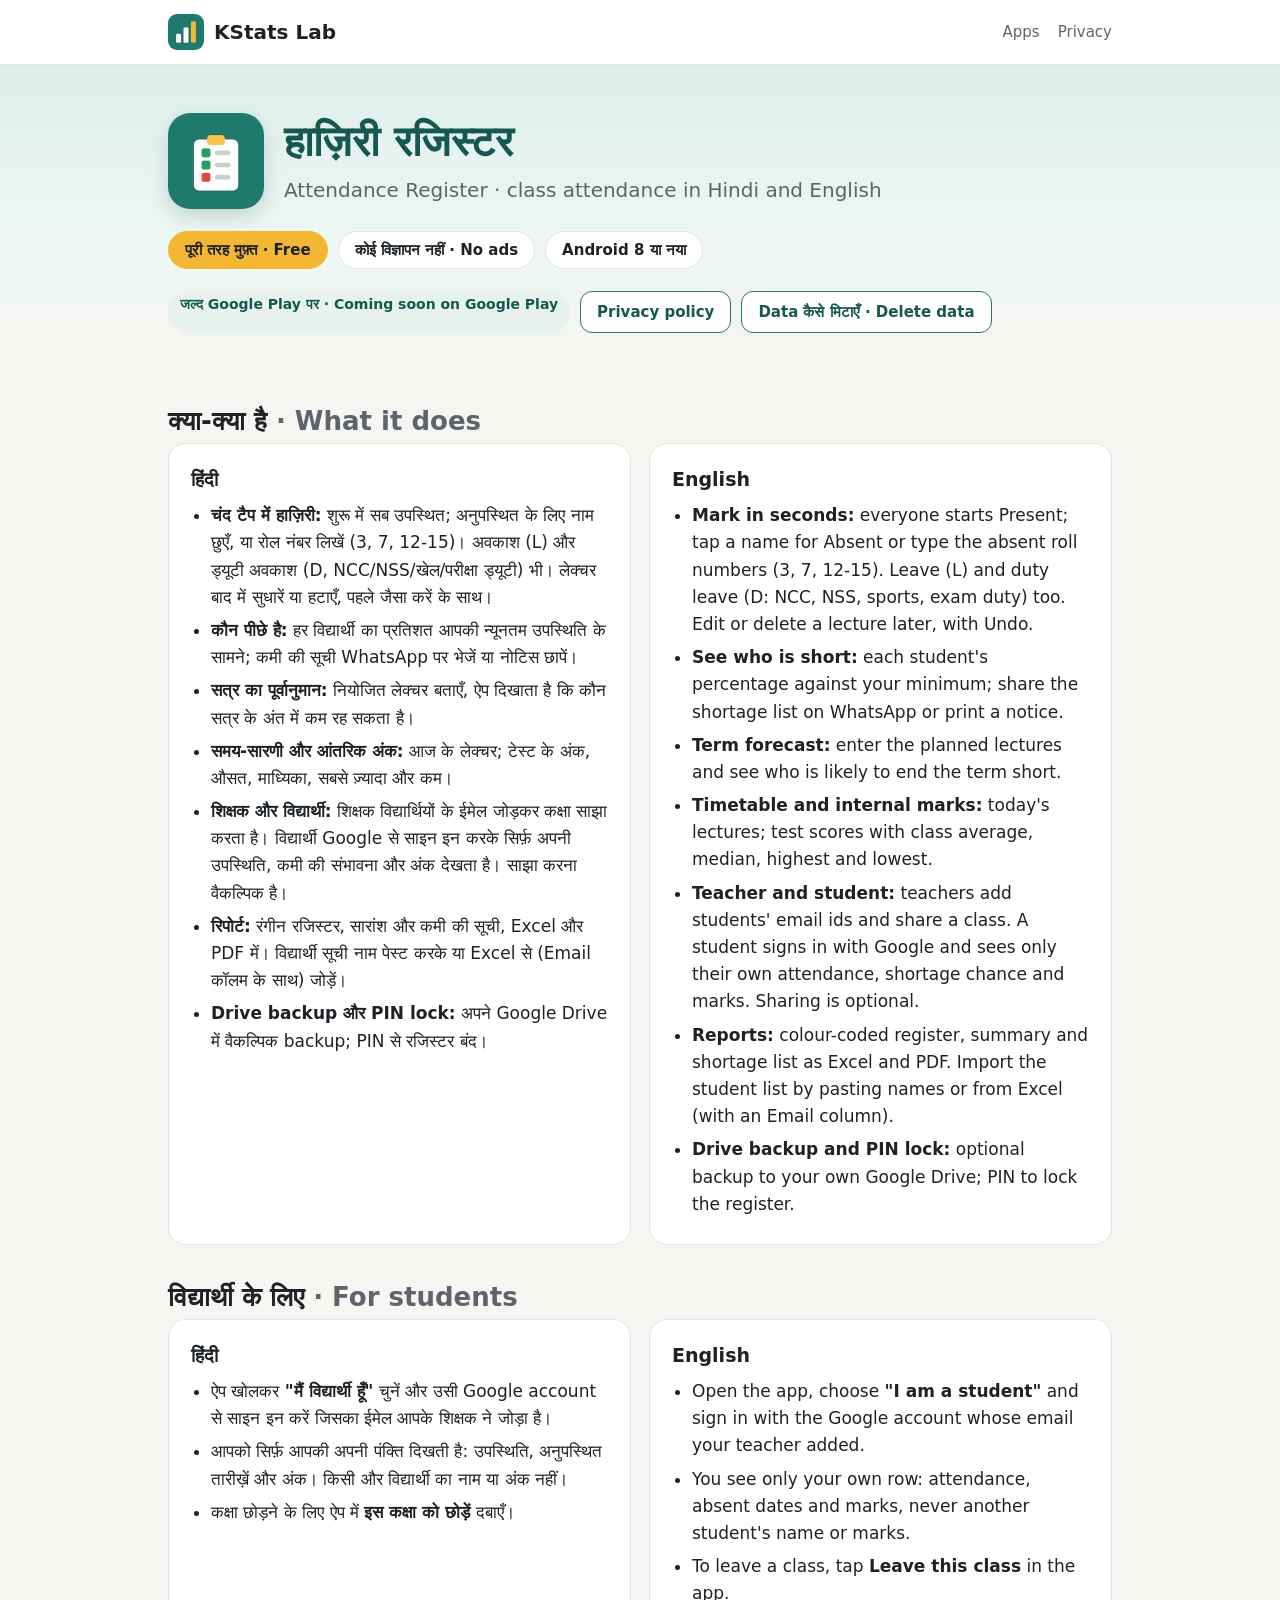
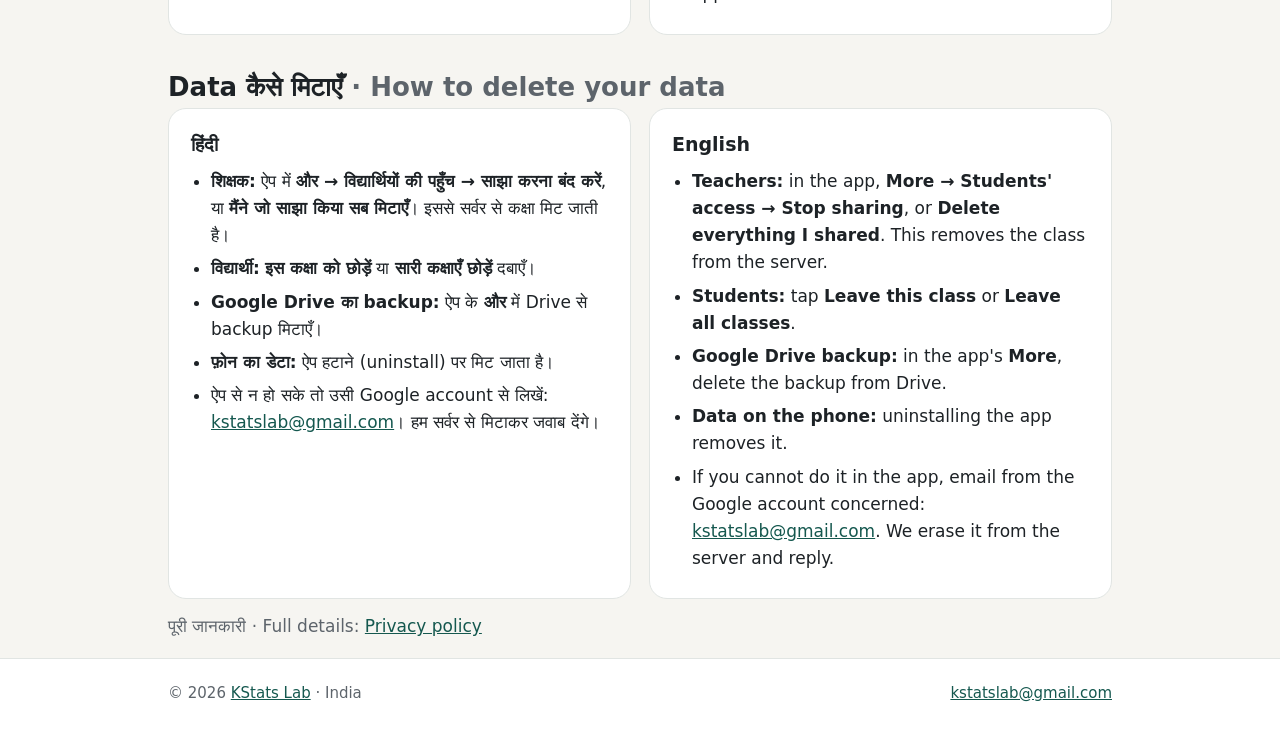
==== attendance/index.html @ b1e3f7bb "13 Nov updates" ====
<!doctype html>
<html lang="hi">
<head>
<meta charset="utf-8">
<meta name="viewport" content="width=device-width, initial-scale=1">
<title>हाज़िरी रजिस्टर — KStats Lab</title>
<meta name="description" content="Attendance Register: class attendance for teachers in Hindi and English. Mark in seconds, see shortage, export Excel/PDF. Students sign in with Google to see their own attendance. Free, no ads.">
<link rel="icon" href="../img/attendance.png">
<link rel="stylesheet" href="../style.css">
</head>
<body>
<div class="top"><div class="wrap">
  <a class="brand" href="../" aria-label="KStats Lab, home">
    <svg viewBox="0 0 40 40" aria-hidden="true"><rect width="40" height="40" rx="10" fill="#1f7a6d"/><rect x="9" y="22" width="5.5" height="10" rx="1.5" fill="#fff"/><rect x="17.25" y="15" width="5.5" height="17" rx="1.5" fill="#fff"/><rect x="25.5" y="8" width="5.5" height="24" rx="1.5" fill="#f4b733"/></svg>
    KStats Lab
  </a>
  <nav aria-label="Main"><a href="../#apps">Apps</a><a href="privacy.html">Privacy</a></nav>
</div></div>

<section class="hero"><div class="wrap">
  <div class="app-head">
    <img src="../img/attendance.png" alt="हाज़िरी रजिस्टर icon" width="96" height="96">
    <div>
      <h1>हाज़िरी रजिस्टर</h1>
      <p class="en" lang="en">Attendance Register · class attendance in Hindi and English</p>
    </div>
  </div>
  <ul class="pills">
    <li>पूरी तरह मुफ़्त · Free</li>
    <li>कोई विज्ञापन नहीं · No ads</li>
    <li>Android 8 या नया</li>
  </ul>
  <div class="actions" style="display:flex;flex-wrap:wrap;gap:10px;margin-top:22px">
    <span class="badge">जल्द Google Play पर · Coming soon on Google Play</span>
    <a class="btn" href="privacy.html">Privacy policy</a>
    <a class="btn" href="#delete">Data कैसे मिटाएँ · Delete data</a>
  </div>
</div></section>

<main class="wrap">
  <h2>क्या-क्या है <span class="muted" lang="en">· What it does</span></h2>
  <div class="two">
    <div class="box">
      <h3>हिंदी</h3>
      <ul>
        <li><b>चंद टैप में हाज़िरी:</b> शुरू में सब उपस्थित; अनुपस्थित के लिए नाम छुएँ, या रोल नंबर लिखें (3, 7, 12-15)। अवकाश (L) और ड्यूटी अवकाश (D, NCC/NSS/खेल/परीक्षा ड्यूटी) भी। लेक्चर बाद में सुधारें या हटाएँ, पहले जैसा करें के साथ।</li>
        <li><b>कौन पीछे है:</b> हर विद्यार्थी का प्रतिशत आपकी न्यूनतम उपस्थिति के सामने; कमी की सूची WhatsApp पर भेजें या नोटिस छापें।</li>
        <li><b>सत्र का पूर्वानुमान:</b> नियोजित लेक्चर बताएँ, ऐप दिखाता है कि कौन सत्र के अंत में कम रह सकता है।</li>
        <li><b>समय-सारणी और आंतरिक अंक:</b> आज के लेक्चर; टेस्ट के अंक, औसत, माध्यिका, सबसे ज़्यादा और कम।</li>
        <li><b>शिक्षक और विद्यार्थी:</b> शिक्षक विद्यार्थियों के ईमेल जोड़कर कक्षा साझा करता है। विद्यार्थी Google से साइन इन करके सिर्फ़ अपनी उपस्थिति, कमी की संभावना और अंक देखता है। साझा करना वैकल्पिक है।</li>
        <li><b>रिपोर्ट:</b> रंगीन रजिस्टर, सारांश और कमी की सूची, Excel और PDF में। विद्यार्थी सूची नाम पेस्ट करके या Excel से (Email कॉलम के साथ) जोड़ें।</li>
        <li><b>Drive backup और PIN lock:</b> अपने Google Drive में वैकल्पिक backup; PIN से रजिस्टर बंद।</li>
      </ul>
    </div>
    <div class="box" lang="en">
      <h3>English</h3>
      <ul>
        <li><b>Mark in seconds:</b> everyone starts Present; tap a name for Absent or type the absent roll numbers (3, 7, 12-15). Leave (L) and duty leave (D: NCC, NSS, sports, exam duty) too. Edit or delete a lecture later, with Undo.</li>
        <li><b>See who is short:</b> each student's percentage against your minimum; share the shortage list on WhatsApp or print a notice.</li>
        <li><b>Term forecast:</b> enter the planned lectures and see who is likely to end the term short.</li>
        <li><b>Timetable and internal marks:</b> today's lectures; test scores with class average, median, highest and lowest.</li>
        <li><b>Teacher and student:</b> teachers add students' email ids and share a class. A student signs in with Google and sees only their own attendance, shortage chance and marks. Sharing is optional.</li>
        <li><b>Reports:</b> colour-coded register, summary and shortage list as Excel and PDF. Import the student list by pasting names or from Excel (with an Email column).</li>
        <li><b>Drive backup and PIN lock:</b> optional backup to your own Google Drive; PIN to lock the register.</li>
      </ul>
    </div>
  </div>

  <h2>विद्यार्थी के लिए <span class="muted" lang="en">· For students</span></h2>
  <div class="two">
    <div class="box">
      <h3>हिंदी</h3>
      <ul>
        <li>ऐप खोलकर <b>"मैं विद्यार्थी हूँ"</b> चुनें और उसी Google account से साइन इन करें जिसका ईमेल आपके शिक्षक ने जोड़ा है।</li>
        <li>आपको सिर्फ़ आपकी अपनी पंक्ति दिखती है: उपस्थिति, अनुपस्थित तारीख़ें और अंक। किसी और विद्यार्थी का नाम या अंक नहीं।</li>
        <li>कक्षा छोड़ने के लिए ऐप में <b>इस कक्षा को छोड़ें</b> दबाएँ।</li>
      </ul>
    </div>
    <div class="box" lang="en">
      <h3>English</h3>
      <ul>
        <li>Open the app, choose <b>"I am a student"</b> and sign in with the Google account whose email your teacher added.</li>
        <li>You see only your own row: attendance, absent dates and marks, never another student's name or marks.</li>
        <li>To leave a class, tap <b>Leave this class</b> in the app.</li>
      </ul>
    </div>
  </div>

  <h2 id="delete">Data कैसे मिटाएँ <span class="muted" lang="en">· How to delete your data</span></h2>
  <div class="two">
    <div class="box">
      <h3>हिंदी</h3>
      <ul>
        <li><b>शिक्षक:</b> ऐप में <b>और → विद्यार्थियों की पहुँच → साझा करना बंद करें</b>, या <b>मैंने जो साझा किया सब मिटाएँ</b>। इससे सर्वर से कक्षा मिट जाती है।</li>
        <li><b>विद्यार्थी:</b> <b>इस कक्षा को छोड़ें</b> या <b>सारी कक्षाएँ छोड़ें</b> दबाएँ।</li>
        <li><b>Google Drive का backup:</b> ऐप के <b>और</b> में Drive से backup मिटाएँ।</li>
        <li><b>फ़ोन का डेटा:</b> ऐप हटाने (uninstall) पर मिट जाता है।</li>
        <li>ऐप से न हो सके तो उसी Google account से लिखें: <a href="mailto:kstatslab@gmail.com">kstatslab@gmail.com</a>। हम सर्वर से मिटाकर जवाब देंगे।</li>
      </ul>
    </div>
    <div class="box" lang="en">
      <h3>English</h3>
      <ul>
        <li><b>Teachers:</b> in the app, <b>More → Students' access → Stop sharing</b>, or <b>Delete everything I shared</b>. This removes the class from the server.</li>
        <li><b>Students:</b> tap <b>Leave this class</b> or <b>Leave all classes</b>.</li>
        <li><b>Google Drive backup:</b> in the app's <b>More</b>, delete the backup from Drive.</li>
        <li><b>Data on the phone:</b> uninstalling the app removes it.</li>
        <li>If you cannot do it in the app, email from the Google account concerned: <a href="mailto:kstatslab@gmail.com">kstatslab@gmail.com</a>. We erase it from the server and reply.</li>
      </ul>
    </div>
  </div>
  <p class="muted" style="margin-top:14px">पूरी जानकारी · Full details: <a href="privacy.html">Privacy policy</a></p>
</main>

<footer><div class="wrap">
  <p>© 2026 <a href="../">KStats Lab</a> · India</p>
  <p><a href="mailto:kstatslab@gmail.com">kstatslab@gmail.com</a></p>
</div></footer>
</body>
</html>
---- style.css ----
/* KStats Lab website: light colours, Hindi + English */
:root {
  --bg: #f6f5f1;
  --card: #ffffff;
  --ink: #1d2226;
  --muted: #5d646b;
  --rule: #e1e5e3;
  --accent: #1f7a6d;
  --accent-ink: #15584f;
  --soft: #e7f2ef;
  --gold: #f4b733;
  color-scheme: light;
}
* { box-sizing: border-box; }
html { -webkit-text-size-adjust: 100%; }
body {
  margin: 0; background: var(--bg); color: var(--ink);
  font-family: "Mukta", "Noto Sans Devanagari", "Nirmala UI", system-ui, -apple-system, "Segoe UI", Roboto, Arial, sans-serif;
  font-size: 17px; line-height: 1.6;
}
a { color: var(--accent-ink); }
a:focus-visible, .btn:focus-visible { outline: 3px solid var(--gold); outline-offset: 2px; }
.wrap { max-width: 980px; margin: 0 auto; padding: 0 18px; }

/* top bar */
.top { background: var(--card); border-bottom: 1px solid var(--rule); }
.top .wrap { display: flex; align-items: center; justify-content: space-between; gap: 12px; min-height: 64px; }
.brand { display: flex; align-items: center; gap: 10px; font-weight: 700; font-size: 20px; color: var(--ink); text-decoration: none; }
.brand svg { width: 36px; height: 36px; flex: none; }
.top nav { display: flex; gap: 18px; font-size: 15px; }
.top nav a { text-decoration: none; color: var(--muted); }
.top nav a:hover { color: var(--accent-ink); text-decoration: underline; }

/* hero */
.hero { background: linear-gradient(180deg, #dcefe9 0%, #eef6f3 55%, var(--bg) 100%); padding: 48px 0 36px; }
.hero h1 { margin: 0; font-size: clamp(30px, 5vw, 44px); line-height: 1.25; color: var(--accent-ink); text-wrap: balance; }
.hero .en { margin: 6px 0 0; font-size: 20px; color: var(--muted); }
.pills { display: flex; flex-wrap: wrap; gap: 10px; margin: 22px 0 0; padding: 0; list-style: none; }
.pills li { background: var(--card); border: 1px solid var(--rule); border-radius: 999px; padding: 6px 16px; font-size: 15px; font-weight: 600; }
.pills li:first-child { background: var(--gold); border-color: var(--gold); }

/* sections */
main { padding: 8px 0 40px; }
h2 { font-size: 26px; line-height: 1.3; margin: 36px 0 4px; }
h2 + .sub { margin: 0 0 18px; color: var(--muted); }
.cards { display: grid; grid-template-columns: repeat(auto-fit, minmax(280px, 1fr)); gap: 18px; }
.card { background: var(--card); border: 1px solid var(--rule); border-radius: 18px; padding: 22px; display: flex; flex-direction: column; gap: 10px; }
.card header { display: flex; gap: 14px; align-items: center; }
.card header img { width: 64px; height: 64px; border-radius: 15px; flex: none; }
.card h3 { margin: 0; font-size: 21px; line-height: 1.3; }
.card .kind { margin: 2px 0 0; font-size: 14px; color: var(--muted); }
.card p { margin: 0; }
.card .en, .muted { color: var(--muted); }
.card .actions { margin-top: auto; padding-top: 8px; display: flex; flex-wrap: wrap; gap: 8px; }
.badge { display: inline-block; background: var(--soft); color: var(--accent-ink); border-radius: 999px; padding: 2px 12px; font-size: 14px; font-weight: 600; }

.btn { display: inline-flex; align-items: center; gap: 6px; min-height: 42px; padding: 8px 16px; border-radius: 12px; font-weight: 600; font-size: 15px; text-decoration: none; border: 1.5px solid var(--accent); color: var(--accent-ink); background: var(--card); }
.btn.primary { background: var(--accent); color: #fff; }
.btn:hover { filter: brightness(0.96); text-decoration: underline; }

.promise { display: grid; grid-template-columns: repeat(auto-fit, minmax(220px, 1fr)); gap: 14px; margin: 0; padding: 0; list-style: none; }
.promise li { background: var(--card); border: 1px solid var(--rule); border-radius: 14px; padding: 14px 16px; }
.promise b { display: block; }
.promise span.muted { display: block; }
.promise span.muted + span.muted { margin-top: 6px; }

/* app page */
.app-head { display: flex; gap: 20px; align-items: center; flex-wrap: wrap; }
.app-head img { width: 96px; height: 96px; border-radius: 22px; box-shadow: 0 8px 20px rgba(16, 70, 60, .18); }
.app-head h1 { font-size: clamp(30px, 5vw, 42px); }
.two { display: grid; grid-template-columns: repeat(auto-fit, minmax(300px, 1fr)); gap: 18px; }
.box { background: var(--card); border: 1px solid var(--rule); border-radius: 18px; padding: 20px 22px; }
.box h3 { margin: 0 0 8px; font-size: 19px; }
.box ul { margin: 0; padding-left: 20px; }
.box li { margin: 0 0 6px; }
.shots { display: flex; gap: 14px; overflow-x: auto; padding: 4px 2px 12px; scroll-snap-type: x mandatory; }
.shots img { width: 216px; height: auto; border-radius: 14px; border: 1px solid var(--rule); scroll-snap-align: start; flex: none; background: #fff; }

footer { border-top: 1px solid var(--rule); background: var(--card); padding: 22px 0 28px; font-size: 15px; color: var(--muted); }
footer .wrap { display: flex; flex-wrap: wrap; justify-content: space-between; gap: 10px; }
footer p { margin: 0; }

@media (max-width: 560px) {
  body { font-size: 16px; }
  .top nav { gap: 12px; font-size: 14px; }
  .hero { padding: 32px 0 26px; }
  .card { padding: 18px; }
}

/* app page extras (ScholarGauge): Hindi summary, three boxes, wide screenshots, steps, questions */
.hero .hi { margin: 14px 0 0; max-width: 760px; }
.hero-actions { display: flex; flex-wrap: wrap; gap: 10px; margin-top: 22px; }
.hero .note { margin: 14px 0 0; font-size: 15px; color: var(--muted); max-width: 760px; }
.hero .note .badge { margin: 0 4px; }
.three { display: grid; grid-template-columns: repeat(auto-fit, minmax(260px, 1fr)); gap: 18px; }
.shots.wide figure { margin: 0; flex: none; width: min(560px, 84vw); scroll-snap-align: start; }
.shots.wide img { width: 100%; height: auto; border-radius: 12px; }
.shots figcaption { margin-top: 6px; font-size: 14px; color: var(--muted); }
.steps { margin: 0; padding-left: 24px; max-width: 820px; }
.steps li { margin: 0 0 10px; padding-left: 4px; }
.faq { display: grid; gap: 10px; max-width: 820px; }
.faq details { background: var(--card); border: 1px solid var(--rule); border-radius: 14px; padding: 12px 16px; }
.faq summary { font-weight: 600; cursor: pointer; }
.faq details p { margin: 8px 0 2px; }
main > .actions { display: flex; flex-wrap: wrap; gap: 10px; }
.small { font-size: 14px; }
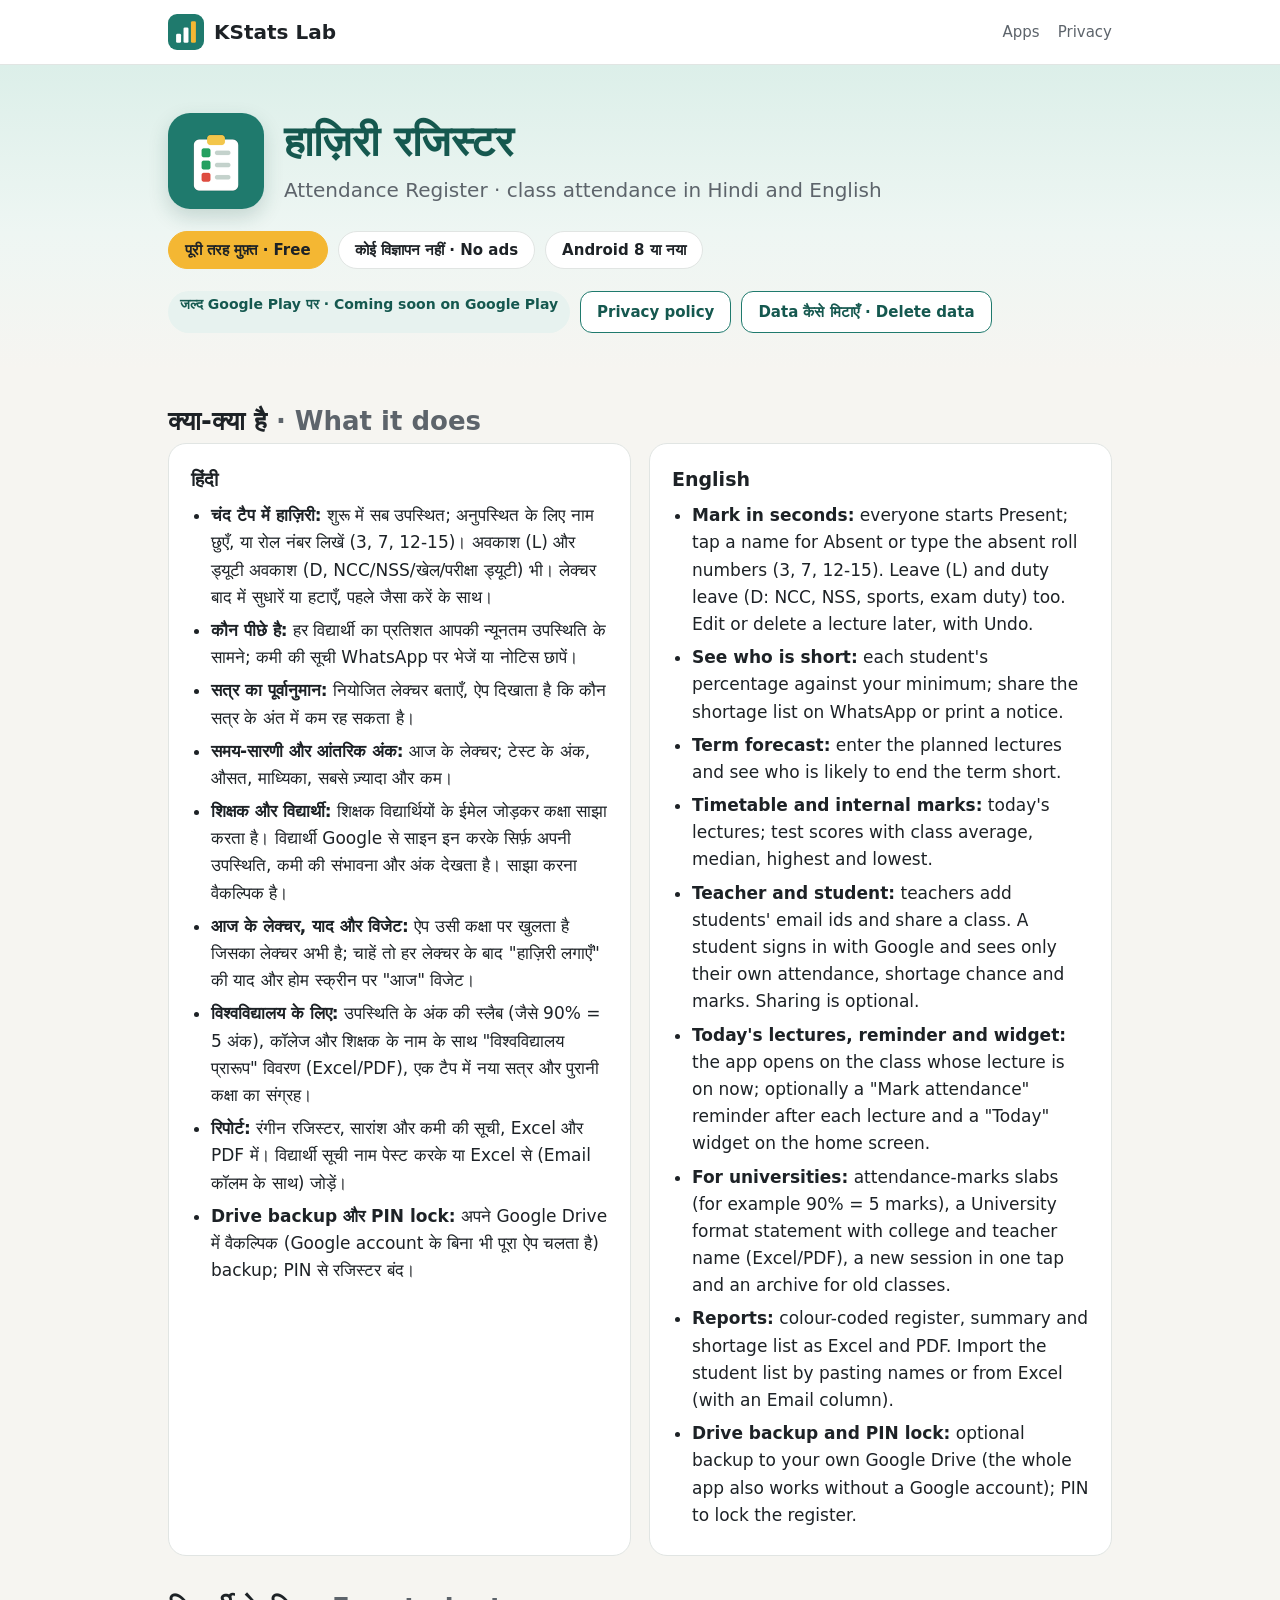
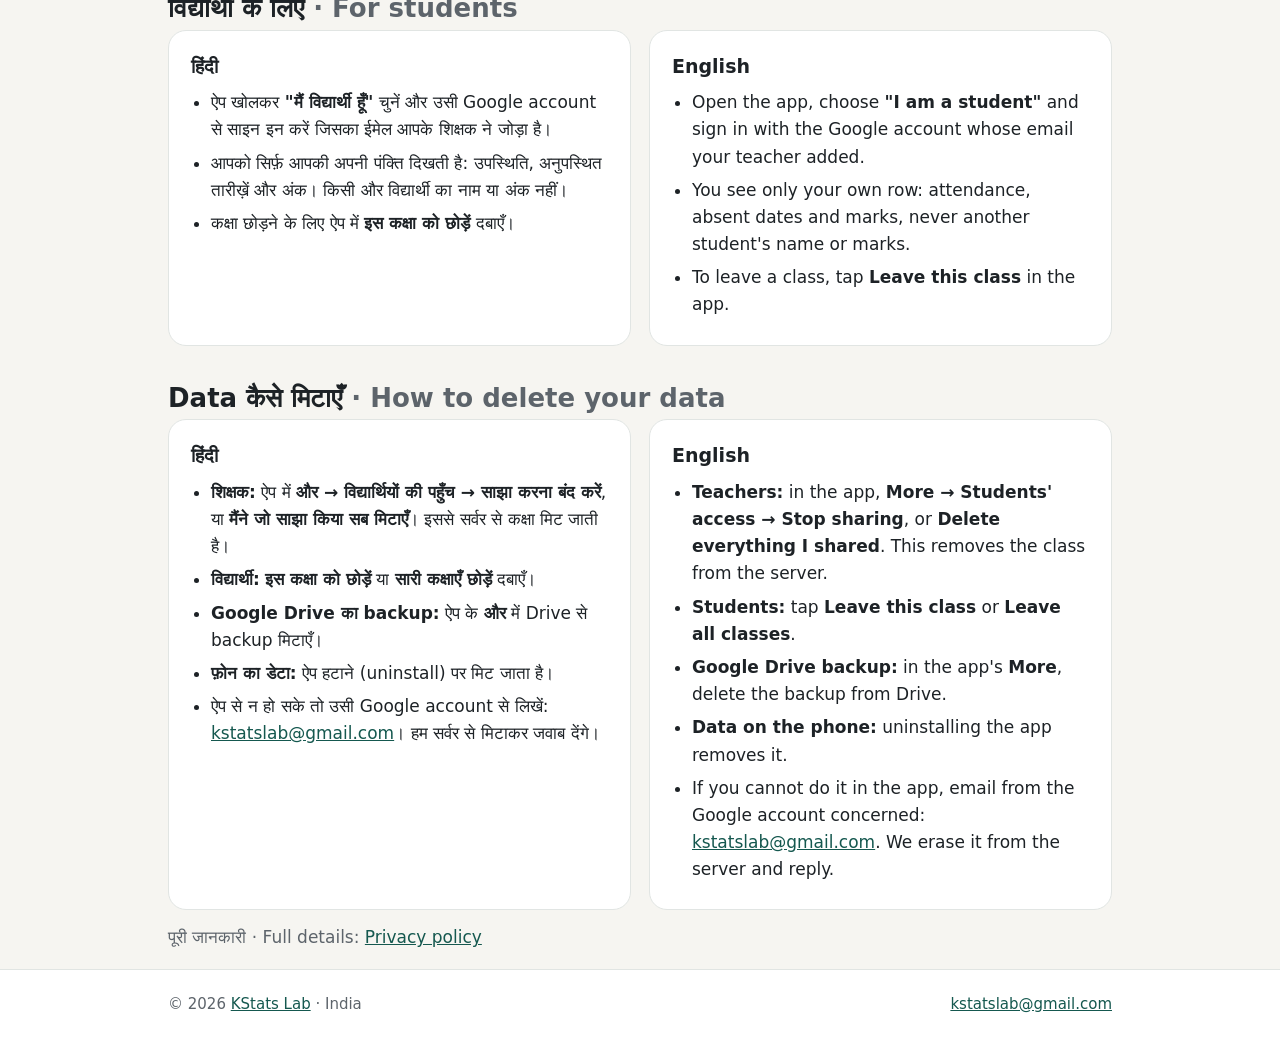
==== commit 84390a1b: "Auto-sync from KAPILTHINK: 2 file(s), 2026-11-14 14.12" ====
--- a/attendance/index.html
+++ b/attendance/index.html
@@ -48,8 +48,10 @@
         <li><b>सत्र का पूर्वानुमान:</b> नियोजित लेक्चर बताएँ, ऐप दिखाता है कि कौन सत्र के अंत में कम रह सकता है।</li>
         <li><b>समय-सारणी और आंतरिक अंक:</b> आज के लेक्चर; टेस्ट के अंक, औसत, माध्यिका, सबसे ज़्यादा और कम।</li>
         <li><b>शिक्षक और विद्यार्थी:</b> शिक्षक विद्यार्थियों के ईमेल जोड़कर कक्षा साझा करता है। विद्यार्थी Google से साइन इन करके सिर्फ़ अपनी उपस्थिति, कमी की संभावना और अंक देखता है। साझा करना वैकल्पिक है।</li>
+        <li><b>आज के लेक्चर, याद और विजेट:</b> ऐप उसी कक्षा पर खुलता है जिसका लेक्चर अभी है; चाहें तो हर लेक्चर के बाद "हाज़िरी लगाएँ" की याद और होम स्क्रीन पर "आज" विजेट।</li>
+        <li><b>विश्वविद्यालय के लिए:</b> उपस्थिति के अंक की स्लैब (जैसे 90% = 5 अंक), कॉलेज और शिक्षक के नाम के साथ "विश्वविद्यालय प्रारूप" विवरण (Excel/PDF), एक टैप में नया सत्र और पुरानी कक्षा का संग्रह।</li>
         <li><b>रिपोर्ट:</b> रंगीन रजिस्टर, सारांश और कमी की सूची, Excel और PDF में। विद्यार्थी सूची नाम पेस्ट करके या Excel से (Email कॉलम के साथ) जोड़ें।</li>
-        <li><b>Drive backup और PIN lock:</b> अपने Google Drive में वैकल्पिक backup; PIN से रजिस्टर बंद।</li>
+        <li><b>Drive backup और PIN lock:</b> अपने Google Drive में वैकल्पिक (Google account के बिना भी पूरा ऐप चलता है) backup; PIN से रजिस्टर बंद।</li>
       </ul>
     </div>
     <div class="box" lang="en">
@@ -60,8 +62,10 @@
         <li><b>Term forecast:</b> enter the planned lectures and see who is likely to end the term short.</li>
         <li><b>Timetable and internal marks:</b> today's lectures; test scores with class average, median, highest and lowest.</li>
         <li><b>Teacher and student:</b> teachers add students' email ids and share a class. A student signs in with Google and sees only their own attendance, shortage chance and marks. Sharing is optional.</li>
+        <li><b>Today's lectures, reminder and widget:</b> the app opens on the class whose lecture is on now; optionally a "Mark attendance" reminder after each lecture and a "Today" widget on the home screen.</li>
+        <li><b>For universities:</b> attendance-marks slabs (for example 90% = 5 marks), a University format statement with college and teacher name (Excel/PDF), a new session in one tap and an archive for old classes.</li>
         <li><b>Reports:</b> colour-coded register, summary and shortage list as Excel and PDF. Import the student list by pasting names or from Excel (with an Email column).</li>
-        <li><b>Drive backup and PIN lock:</b> optional backup to your own Google Drive; PIN to lock the register.</li>
+        <li><b>Drive backup and PIN lock:</b> optional backup to your own Google Drive (the whole app also works without a Google account); PIN to lock the register.</li>
       </ul>
     </div>
   </div>
--- a/style.css
+++ b/style.css
@@ -104,3 +104,20 @@
 .faq details p { margin: 8px 0 2px; }
 main > .actions { display: flex; flex-wrap: wrap; gap: 10px; }
 .small { font-size: 14px; }
+
+/* home: groups inside a section, tester call-out, numbered badges (14 Nov) */
+h3.group { margin: 22px 0 10px; font-size: 18px; line-height: 1.35; color: var(--accent-ink); }
+h2 + .sub + h3.group { margin-top: 6px; }
+.card .actions { align-items: center; }
+.callout { margin-top: 28px; background: var(--soft); border: 1px solid #cfe5df; border-radius: 18px; padding: 20px 22px; display: flex; flex-wrap: wrap; align-items: center; justify-content: space-between; gap: 14px 22px; }
+.callout h3 { margin: 0 0 6px; font-size: 20px; line-height: 1.3; }
+.callout p { margin: 0 0 6px; max-width: 660px; }
+
+/* tester page */
+.applist { display: grid; grid-template-columns: repeat(auto-fit, minmax(260px, 1fr)); gap: 16px; }
+.applist .card { scroll-margin-top: 16px; }
+.applist .card:target { outline: 3px solid var(--gold); outline-offset: 2px; }
+.note-box { background: var(--card); border: 1px solid var(--rule); border-left: 5px solid var(--gold); border-radius: 14px; padding: 14px 18px; max-width: 820px; }
+.note-box p { margin: 0 0 6px; }
+.note-box p:last-child { margin-bottom: 0; }
+.cards.pair { grid-template-columns: repeat(auto-fit, minmax(min(360px, 100%), 1fr)); }
